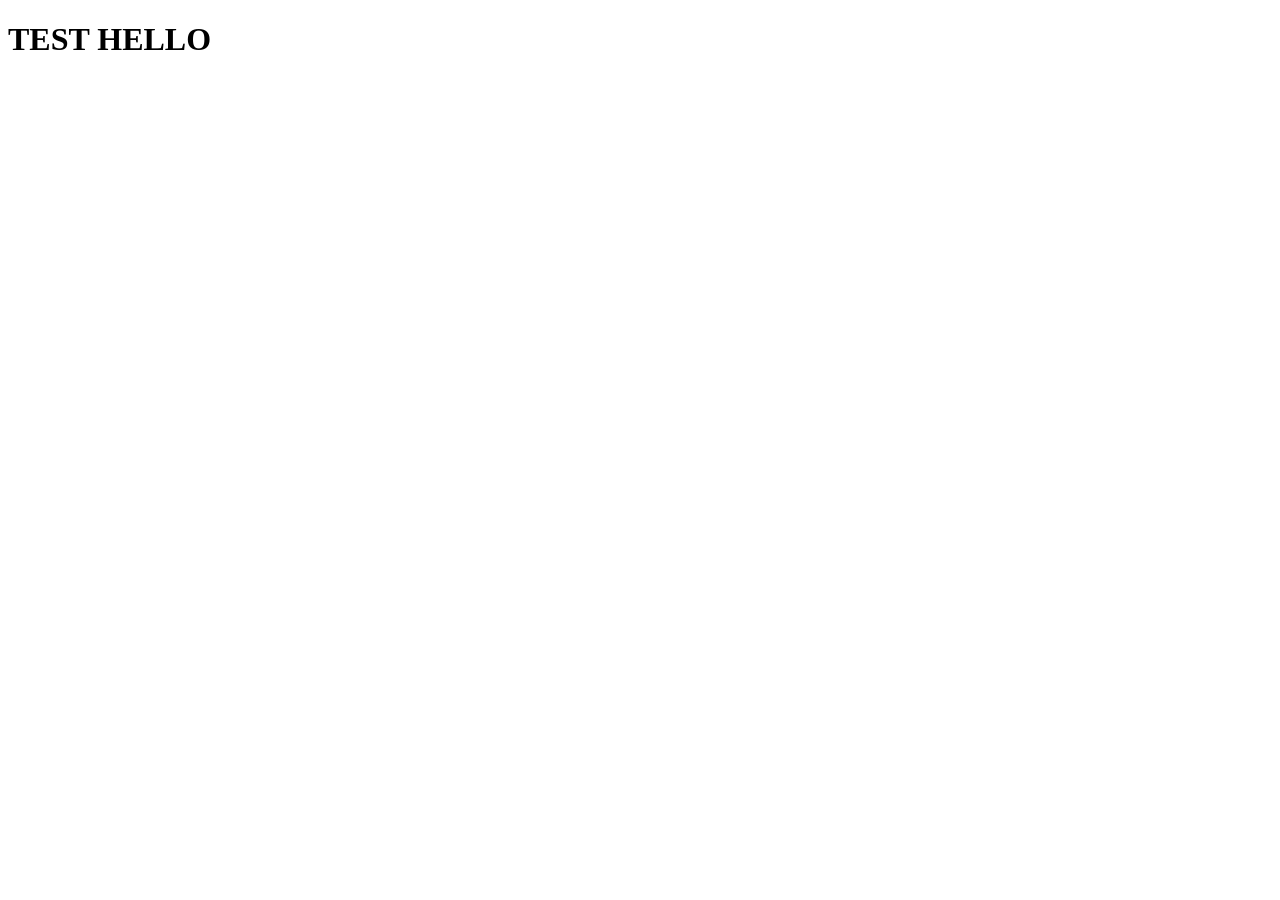
==== index.html @ 1ffdf0f4 "Project structure" ====
<!DOCTYPE html>
<html lang="en">
<head>
    <meta charset="UTF-8">
    <meta name="viewport" content="width=device-width, initial-scale=1.0">
    <title>Nisja Agency</title>
</head>
<body>

    <h1>TEST HELLO</h1>
    
</body>
</html>
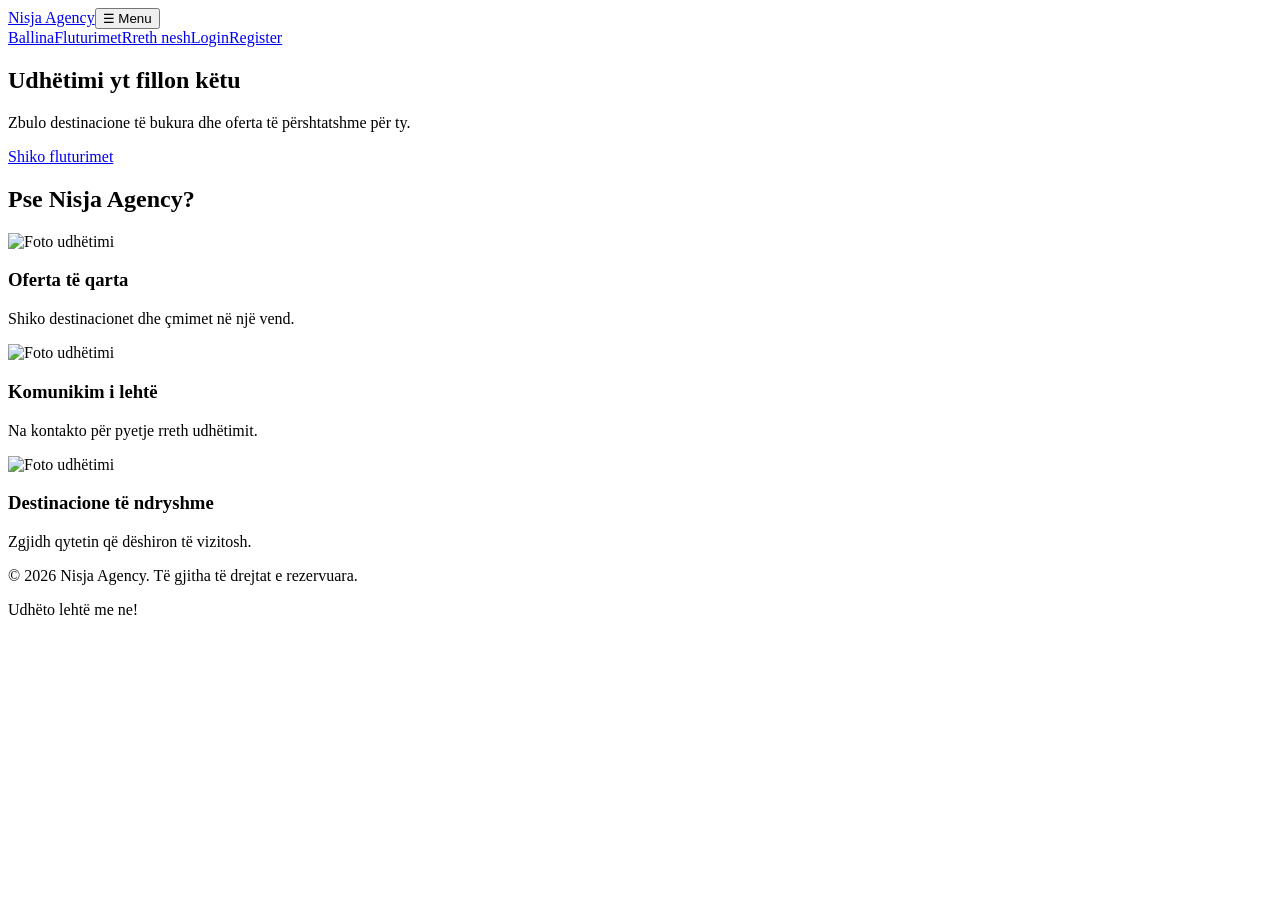
==== commit 2976669a: "Add Homepage HTML Structure" ====
--- a/index.html
+++ b/index.html
@@ -1,13 +1,60 @@
 <!DOCTYPE html>
-<html lang="en">
+<html lang="sq">
+
 <head>
-    <meta charset="UTF-8">
-    <meta name="viewport" content="width=device-width, initial-scale=1.0">
-    <title>Nisja Agency</title>
+  <meta charset="UTF-8">
+  <meta name="viewport" content="width=device-width, initial-scale=1.0">
+  <title>Ballina | Nisja Agency</title>
+  <link rel="stylesheet" href="css/style.css">
+  <script src="js/script.js"></script>
 </head>
+
 <body>
+  <header>
+    <div class="page top"><a class="logo" href="index.html">Nisja <span>Agency</span></a><button class="menu-button"
+        id="menuBtn" type="button">☰ Menu</button>
+      <nav id="menu"><a href="index.html">Ballina</a><a href="fluturimet.html">Fluturimet</a><a
+          href="rreth-nesh.html">Rreth nesh</a><a href="login.html">Login</a><a href="register.html"
+          class="signup">Register</a></nav>
+    </div>
+  </header>
+  <main>
+    <section class="hero">
+      <div class="page hero-text">
+        <h1>Udhëtimi yt fillon këtu</h1>
+        <p>Zbulo destinacione të bukura dhe oferta të përshtatshme për ty.</p><a href="fluturimet.html"
+          class="button">Shiko fluturimet</a>
+      </div>
+    </section>
+    <section class="blue-area">
+      <div class="page part">
+        <h2>Pse Nisja Agency?</h2>
+        <div class="items">
+          <article class="item"><img src="images/flight1.jpg"
+              alt="Foto udhëtimi">
+            <h3>Oferta të qarta</h3>
+            <p>Shiko destinacionet dhe çmimet në një vend.</p>
+          </article>
+          <article class="item"><img src="images/flight2.jpg"
+              alt="Foto udhëtimi">
+            <h3>Komunikim i lehtë</h3>
+            <p>Na kontakto për pyetje rreth udhëtimit.</p>
+          </article>
+          <article class="item"><img src="images/flight3.jpg"
+              alt="Foto udhëtimi">
+            <h3>Destinacione të ndryshme</h3>
+            <p>Zgjidh qytetin që dëshiron të vizitosh.</p>
+          </article>
+        </div>
+      </div>
+    </section>
+  </main>
+  <footer>
+    <div class="page footer">
+      <p>© 2026 Nisja Agency. Të gjitha të drejtat e rezervuara.</p>
+      <p>Udhëto lehtë me ne!</p>
+    </div>
+  </footer>
+</body>
 
-    <h1>TEST HELLO</h1>
-    
-</body>
 </html>
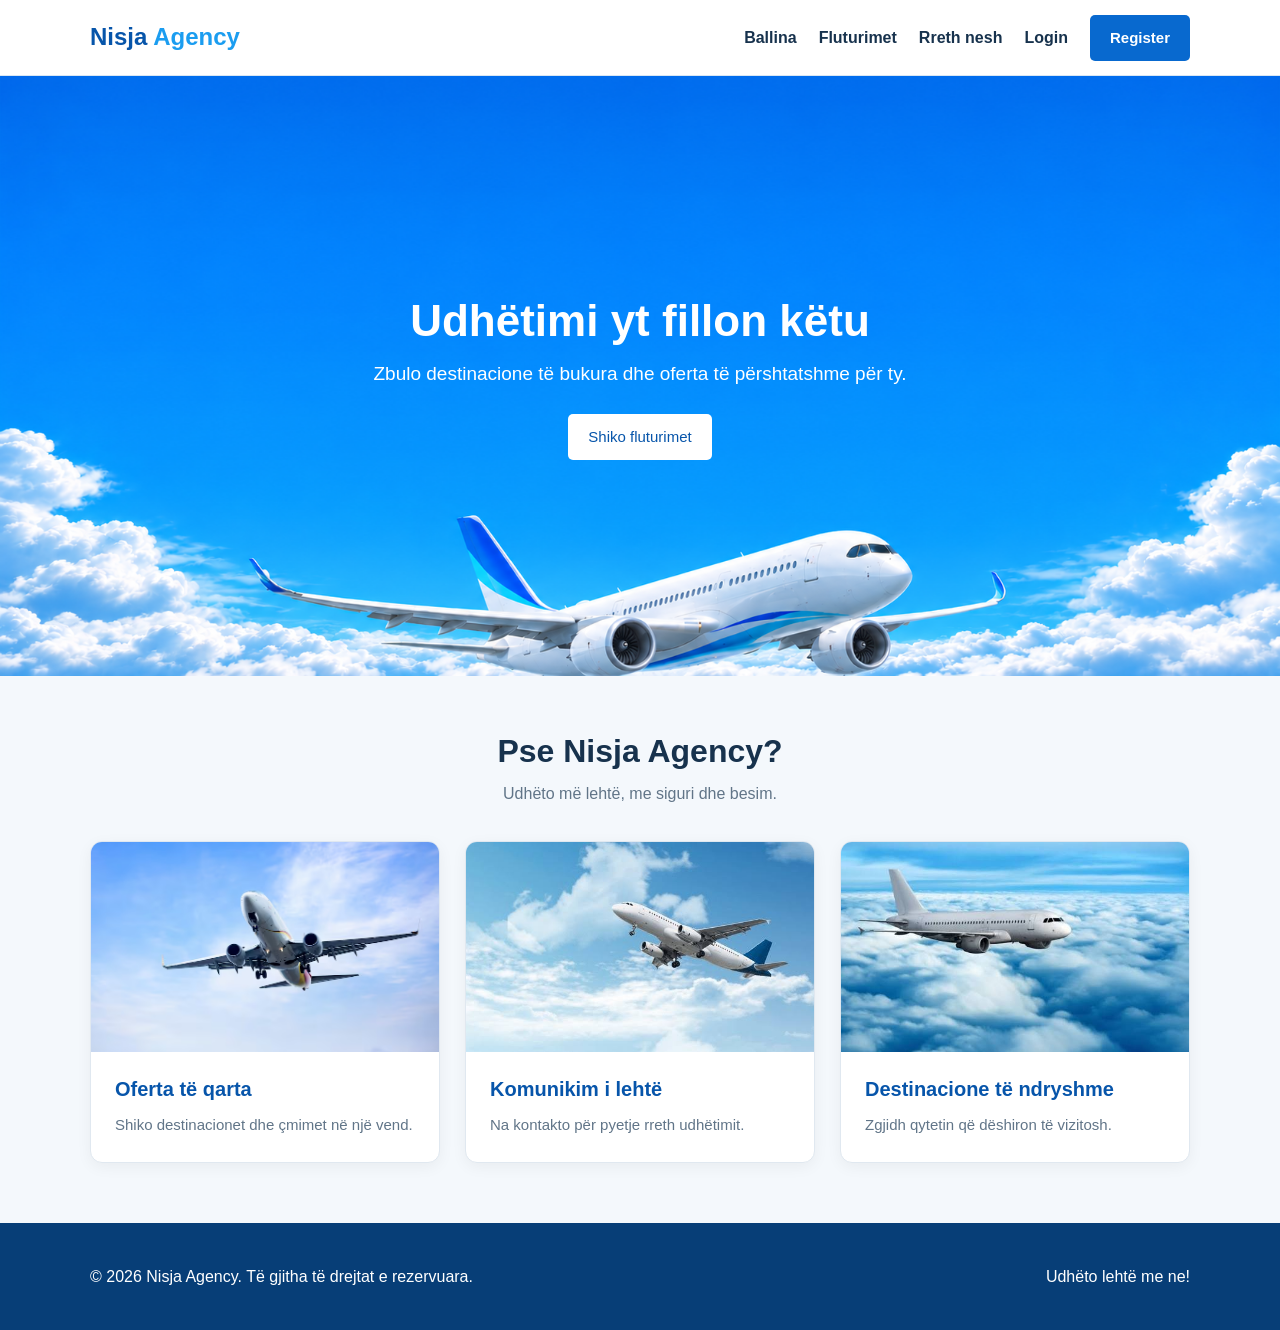
==== commit c63301ba: "Improve travel cards layout and styling" ====
--- a/index.html
+++ b/index.html
@@ -26,28 +26,40 @@
           class="button">Shiko fluturimet</a>
       </div>
     </section>
-    <section class="blue-area">
-      <div class="page part">
-        <h2>Pse Nisja Agency?</h2>
-        <div class="items">
-          <article class="item"><img src="images/flight1.jpg"
-              alt="Foto udhëtimi">
-            <h3>Oferta të qarta</h3>
-            <p>Shiko destinacionet dhe çmimet në një vend.</p>
-          </article>
-          <article class="item"><img src="images/flight2.jpg"
-              alt="Foto udhëtimi">
-            <h3>Komunikim i lehtë</h3>
-            <p>Na kontakto për pyetje rreth udhëtimit.</p>
-          </article>
-          <article class="item"><img src="images/flight3.jpg"
-              alt="Foto udhëtimi">
-            <h3>Destinacione të ndryshme</h3>
-            <p>Zgjidh qytetin që dëshiron të vizitosh.</p>
-          </article>
+   <section class="blue-area">
+  <div class="page part">
+    <h2 class="section-title">Pse Nisja Agency?</h2>
+    <p class="section-description">
+      Udhëto më lehtë, me siguri dhe besim.
+    </p>
+
+    <div class="items">
+      <article class="item">
+        <img src="images/flight1.jpg" alt="Oferta udhëtimi">
+        <div class="item-content">
+          <h3>Oferta të qarta</h3>
+          <p>Shiko destinacionet dhe çmimet në një vend.</p>
         </div>
-      </div>
-    </section>
+      </article>
+
+      <article class="item">
+        <img src="images/flight2.jpg" alt="Komunikim">
+        <div class="item-content">
+          <h3>Komunikim i lehtë</h3>
+          <p>Na kontakto për pyetje rreth udhëtimit.</p>
+        </div>
+      </article>
+
+      <article class="item">
+        <img src="images/flight3.jpg" alt="Destinacione">
+        <div class="item-content">
+          <h3>Destinacione të ndryshme</h3>
+          <p>Zgjidh qytetin që dëshiron të vizitosh.</p>
+        </div>
+      </article>
+    </div>
+  </div>
+</section>
   </main>
   <footer>
     <div class="page footer">
--- a/css/style.css
+++ b/css/style.css
@@ -0,0 +1,369 @@
+* {
+  box-sizing: border-box;
+}
+
+body {
+  margin: 0;
+  font-family: Arial, sans-serif;
+  color: #17324d;
+  background: white;
+  line-height: 1.6;
+}
+
+a {
+  color: #0765c7;
+  text-decoration: none;
+}
+
+.page {
+  width: 90%;
+  max-width: 1100px;
+  margin: auto;
+}
+
+header {
+  background: white;
+  border-bottom: 1px solid #d9e7f4;
+}
+
+.top {
+  display: flex;
+  align-items: center;
+  justify-content: space-between;
+  min-height: 75px;
+}
+
+.logo {
+  font-size: 24px;
+  font-weight: bold;
+  color: #0755aa;
+}
+
+.logo span {
+  color: #1b9df0;
+}
+
+nav {
+  display: flex;
+  align-items: center;
+  gap: 22px;
+}
+
+nav a {
+  color: #17324d;
+  font-weight: bold;
+}
+
+nav a:hover {
+  color: #0874d8;
+}
+
+.signup,
+.button,
+button[type="submit"] {
+  background: #0869cf;
+  color: white;
+  padding: 11px 20px;
+  border-radius: 5px;
+  border: 0;
+  display: inline-block;
+  cursor: pointer;
+  font-size: 15px;
+}
+
+.signup:hover,
+.button:hover,
+button[type="submit"]:hover {
+  background: #034d9d;
+  color: white;
+}
+
+.menu-button {
+  display: none;
+}
+
+.hero {
+  min-height: 600px;
+  background: #0789e8 url('../images/cover.png') center bottom / cover no-repeat;
+  display: flex;
+  align-items: flex-start;
+  text-align: center;
+}
+
+.hero-text {
+  color: white;
+}
+
+.hero h1 {
+  font-size: 44px;
+  margin: 0 0 10px;
+}
+
+.hero p {
+  font-size: 19px;
+  margin: 0 0 24px;
+}
+
+.hero .button {
+  background: white;
+  color: #0755aa;
+}
+
+.part {
+  padding-top: 55px;
+  padding-bottom: 60px;
+}
+
+h1,
+h2,
+h3 {
+  line-height: 1.3;
+}
+
+h1 {
+  font-size: 32px;
+}
+
+h2 {
+  font-size: 26px;
+}
+
+.description {
+  margin-bottom: 25px;
+}
+
+.blue-area {
+  background: #eff7ff;
+}
+
+.items {
+  display: flex;
+  flex-wrap: wrap;
+  gap: 20px;
+  margin-top: 22px;
+}
+
+.item {
+  flex: 1 1 230px;
+  border: 1px solid #d9e7f4;
+  border-radius: 6px;
+  background: white;
+  padding: 22px;
+}
+
+.item h2,
+.item h3 {
+  margin-top: 0;
+}
+
+.menu-button {
+  padding: 10px 16px;
+  border: 1px solid #0869cf;
+  border-radius: 5px;
+  background: white;
+  color: #0869cf;
+  cursor: pointer;
+}
+
+.small-text {
+  color: #617588;
+  font-size: 13px;
+}
+
+.flight-list {
+  margin-top: 28px;
+}
+
+.info {
+  display: flex;
+  align-items: flex-start;
+  gap: 45px;
+}
+
+.info article {
+  flex: 2;
+}
+
+.info aside {
+  flex: 1;
+}
+
+.form {
+  max-width: 450px;
+  margin: 0 auto;
+  padding: 28px;
+  border: 1px solid #d9e7f4;
+  border-radius: 6px;
+}
+
+label {
+  display: block;
+  margin: 14px 0 5px;
+  font-weight: bold;
+}
+
+input:not([type="checkbox"]):not([type="radio"]),
+select,
+textarea {
+  width: 100%;
+  padding: 11px;
+  border: 1px solid #aabed0;
+  border-radius: 4px;
+  font: inherit;
+}
+
+.choice {
+  display: flex;
+  align-items: center;
+  gap: 8px;
+  font-weight: normal;
+}
+
+form button[type="submit"] {
+  margin-top: 18px;
+}
+
+.message {
+  color: #0755aa;
+}
+
+footer {
+  background: #073e77;
+  color: white;
+  padding: 25px 0;
+}
+
+.footer {
+  display: flex;
+  justify-content: space-between;
+  gap: 15px;
+}
+
+@media (max-width: 768px) {
+  .top {
+    flex-wrap: wrap;
+    padding: 15px 0;
+  }
+
+  .menu-button {
+    display: block;
+  }
+
+  nav {
+    display: none;
+    width: 100%;
+    flex-direction: column;
+    align-items: flex-start;
+    padding-top: 15px;
+    gap: 15px;
+  }
+
+  nav.open {
+    display: flex;
+  }
+
+  .hero {
+    min-height: 420px;
+    background-position: center bottom;
+  }
+
+  .hero-text {
+    padding-top: 40px;
+  }
+
+  .hero h1 {
+    font-size: 30px;
+  }
+
+  .hero p {
+    font-size: 16px;
+  }
+
+  .info,
+  .footer {
+    flex-direction: column;
+  }
+
+  .part {
+    padding-top: 35px;
+    padding-bottom: 40px;
+  }
+}
+
+.blue-area {
+  background: #f4f8fc;
+}
+
+.section-title {
+  text-align: center;
+  font-size: 32px;
+  margin: 0 0 8px;
+  color: #17324d;
+}
+
+.section-description {
+  text-align: center;
+  color: #617588;
+  margin: 0 0 35px;
+}
+
+.items {
+  display: flex;
+  flex-wrap: wrap;
+  gap: 25px;
+}
+
+.item {
+  flex: 1 1 260px;
+  background: white;
+  border: 1px solid #e0e8f0;
+  border-radius: 12px;
+  padding: 0;
+  overflow: hidden;
+  box-shadow: 0 4px 15px rgba(0, 0, 0, 0.05);
+  transition: 0.3s;
+}
+
+.item:hover {
+  transform: translateY(-5px);
+  box-shadow: 0 8px 25px rgba(0, 0, 0, 0.1);
+}
+
+.item img {
+  width: 100%;
+  height: 210px;
+  object-fit: cover;
+  display: block;
+  border-radius: 0;
+}
+
+.item-content {
+  padding: 24px;
+}
+
+.item-content h3 {
+  font-size: 20px;
+  color: #0755aa;
+  margin: 0 0 10px;
+}
+
+.item-content p {
+  font-size: 15px;
+  color: #617588;
+  margin: 0;
+  line-height: 1.7;
+}
+
+@media (max-width: 768px) {
+  .items {
+    flex-direction: column;
+  }
+
+  .item {
+    flex: auto;
+  }
+
+  .section-title {
+    font-size: 26px;
+  }
+}
